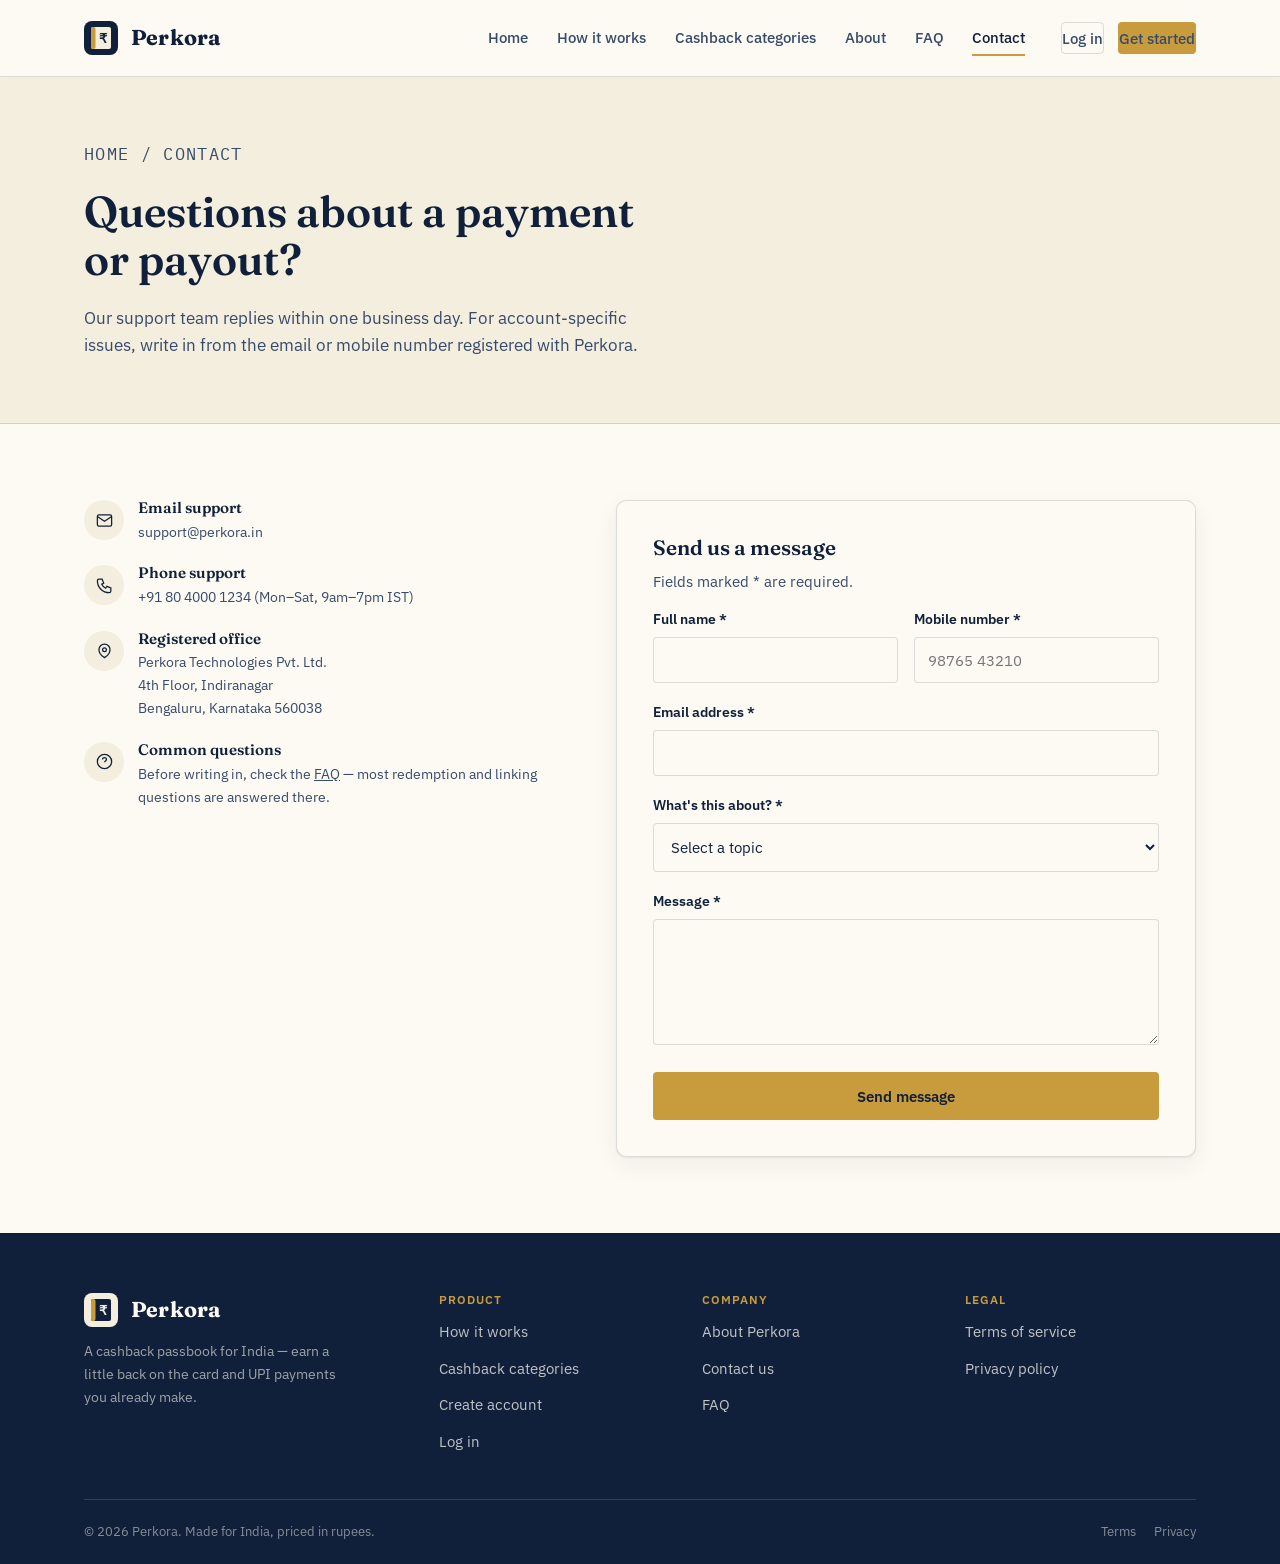
==== contact.html @ 38436645 "Add files via upload" ====
<!DOCTYPE html>
<html lang="en-IN">
<head>
<meta charset="UTF-8">
<meta name="viewport" content="width=device-width, initial-scale=1.0">
<title>Contact us — Perkora</title>
<meta name="description" content="Get in touch with the Perkora support team for questions about cashback, redemptions, or your account.">
<meta name="theme-color" content="#10203A">
<meta name="robots" content="index, follow">
<link rel="canonical" href="https://www.perkora.in/contact.html">
<link rel="icon" type="image/svg+xml" href="favicon.svg">
<link rel="stylesheet" href="styles.css">
</head>
<body>
<a class="skip-link" href="#main">Skip to content</a>

<header class="site-header">
  <div class="wrap">
    <a href="index.html" class="brand">
      <span class="brand-mark" aria-hidden="true"><svg viewBox="0 0 34 34" xmlns="http://www.w3.org/2000/svg"><rect width="34" height="34" rx="8" fill="#10203A"/><rect x="7" y="6" width="20" height="22" rx="2" fill="#F3EEDD"/><rect x="7" y="6" width="4.5" height="22" rx="2" fill="#C89B3C"/><text x="19" y="22" font-family="Georgia,serif" font-size="13" fill="#10203A" text-anchor="middle">₹</text></svg></span>
      Perkora
    </a>
    <nav class="main-nav" id="main-nav" aria-label="Primary">
      <ul>
        <li><a href="index.html">Home</a></li>
        <li><a href="how-it-works.html">How it works</a></li>
        <li><a href="offers.html">Cashback categories</a></li>
        <li><a href="about.html">About</a></li>
        <li><a href="faq.html">FAQ</a></li>
        <li><a href="contact.html" aria-current="page">Contact</a></li>
      </ul>
      <div class="header-actions">
        <a href="login.html" class="btn btn-outline btn-sm">Log in</a>
        <a href="signup.html" class="btn btn-gold btn-sm">Get started</a>
      </div>
    </nav>
    <button class="nav-toggle" aria-label="Toggle menu" aria-expanded="false" aria-controls="main-nav">
      <span></span><span></span><span></span>
    </button>
  </div>
</header>

<main id="main">

  <section class="page-hero">
    <div class="wrap">
      <p class="breadcrumbs"><a href="index.html">Home</a> / Contact</p>
      <h1>Questions about a payment or payout?</h1>
      <p>Our support team replies within one business day. For account-specific issues, write in from the email or mobile number registered with Perkora.</p>
    </div>
  </section>

  <section>
    <div class="wrap contact-grid">
      <div>
        <ul class="contact-info">
          <li>
            <span class="ico" aria-hidden="true"><svg viewBox="0 0 24 24" fill="none" xmlns="http://www.w3.org/2000/svg"><rect x="3" y="5" width="18" height="14" rx="2" stroke="currentColor" stroke-width="1.6"/><path d="M3 7l9 6 9-6" stroke="currentColor" stroke-width="1.6"/></svg></span>
            <div>
              <h3>Email support</h3>
              <p>support@perkora.in</p>
            </div>
          </li>
          <li>
            <span class="ico" aria-hidden="true"><svg viewBox="0 0 24 24" fill="none" xmlns="http://www.w3.org/2000/svg"><path d="M5 4h4l2 5-2.5 1.5a11 11 0 005 5L15 13l5 2v4a2 2 0 01-2 2C9.6 21 3 14.4 3 6a2 2 0 012-2z" stroke="currentColor" stroke-width="1.6"/></svg></span>
            <div>
              <h3>Phone support</h3>
              <p>+91 80 4000 1234 (Mon–Sat, 9am–7pm IST)</p>
            </div>
          </li>
          <li>
            <span class="ico" aria-hidden="true"><svg viewBox="0 0 24 24" fill="none" xmlns="http://www.w3.org/2000/svg"><path d="M12 21s-7-4.4-7-10a7 7 0 0114 0c0 5.6-7 10-7 10z" stroke="currentColor" stroke-width="1.6"/><circle cx="12" cy="11" r="2.4" stroke="currentColor" stroke-width="1.6"/></svg></span>
            <div>
              <h3>Registered office</h3>
              <p>Perkora Technologies Pvt. Ltd.<br>4th Floor, Indiranagar<br>Bengaluru, Karnataka 560038</p>
            </div>
          </li>
          <li>
            <span class="ico" aria-hidden="true"><svg viewBox="0 0 24 24" fill="none" xmlns="http://www.w3.org/2000/svg"><circle cx="12" cy="12" r="9" stroke="currentColor" stroke-width="1.6"/><path d="M9.5 9.5a2.5 2.5 0 115 0c0 1.5-2.5 2-2.5 3.5M12 17h.01" stroke="currentColor" stroke-width="1.6"/></svg></span>
            <div>
              <h3>Common questions</h3>
              <p>Before writing in, check the <a href="faq.html">FAQ</a> — most redemption and linking questions are answered there.</p>
            </div>
          </li>
        </ul>
      </div>

      <div class="form-card">
        <h2 style="font-size:1.3rem;">Send us a message</h2>
        <p style="color:var(--ink-soft); font-size:.92rem;">Fields marked * are required.</p>
        <form data-demo-form data-demo-message="Thanks — this demo form doesn't send anywhere yet, but a real backend can be wired up to this exact layout.">
          <div class="field-row">
            <div class="field">
              <label for="name">Full name *</label>
              <input type="text" id="name" name="name" required autocomplete="name">
            </div>
            <div class="field">
              <label for="mobile">Mobile number *</label>
              <input type="tel" id="mobile" name="mobile" pattern="[6-9]{1}[0-9]{9}" placeholder="98765 43210" required autocomplete="tel">
            </div>
          </div>
          <div class="field">
            <label for="email">Email address *</label>
            <input type="email" id="email" name="email" required autocomplete="email">
          </div>
          <div class="field">
            <label for="topic">What's this about? *</label>
            <select id="topic" name="topic" required>
              <option value="">Select a topic</option>
              <option>Linking a card or UPI ID</option>
              <option>Missing cashback entry</option>
              <option>Redemption / payout</option>
              <option>Account access</option>
              <option>Something else</option>
            </select>
          </div>
          <div class="field">
            <label for="message">Message *</label>
            <textarea id="message" name="message" rows="5" required></textarea>
          </div>
          <button type="submit" class="btn btn-gold btn-block">Send message</button>
          <p class="form-note" role="status"></p>
        </form>
      </div>
    </div>
  </section>

</main>

<footer class="site-footer">
  <div class="wrap">
    <div class="footer-top">
      <div class="footer-brand">
        <a href="index.html" class="brand">
          <span class="brand-mark" aria-hidden="true"><svg viewBox="0 0 34 34" xmlns="http://www.w3.org/2000/svg"><rect width="34" height="34" rx="8" fill="#F3EEDD"/><rect x="7" y="6" width="20" height="22" rx="2" fill="#10203A"/><rect x="7" y="6" width="4.5" height="22" rx="2" fill="#C89B3C"/><text x="19" y="22" font-family="Georgia,serif" font-size="13" fill="#F3EEDD" text-anchor="middle">₹</text></svg></span>
          Perkora
        </a>
        <p>A cashback passbook for India — earn a little back on the card and UPI payments you already make.</p>
      </div>
      <div class="footer-col">
        <h4>Product</h4>
        <ul>
          <li><a href="how-it-works.html">How it works</a></li>
          <li><a href="offers.html">Cashback categories</a></li>
          <li><a href="signup.html">Create account</a></li>
          <li><a href="login.html">Log in</a></li>
        </ul>
      </div>
      <div class="footer-col">
        <h4>Company</h4>
        <ul>
          <li><a href="about.html">About Perkora</a></li>
          <li><a href="contact.html">Contact us</a></li>
          <li><a href="faq.html">FAQ</a></li>
        </ul>
      </div>
      <div class="footer-col">
        <h4>Legal</h4>
        <ul>
          <li><a href="terms.html">Terms of service</a></li>
          <li><a href="privacy.html">Privacy policy</a></li>
        </ul>
      </div>
    </div>
    <div class="footer-bottom">
      <span>© 2026 Perkora. Made for India, priced in rupees.</span>
      <div class="legal-links">
        <a href="terms.html">Terms</a>
        <a href="privacy.html">Privacy</a>
      </div>
    </div>
  </div>
</footer>

<script src="script.js"></script>
</body>
</html>
---- styles.css ----
@import url('https://fonts.googleapis.com/css2?family=Fraunces:opsz,wght@9..144,300;9..144,500;9..144,600;9..144,700&family=IBM+Plex+Sans:wght@400;500;600;700&family=IBM+Plex+Mono:wght@400;500;600&display=swap');

/* ---------- Design tokens ---------- */
:root{
  --ink:        #10203A;
  --ink-soft:   #364A6B;
  --paper:      #F3EEDD;
  --paper-white:#FCFAF3;
  --gold:       #C89B3C;
  --gold-deep:  #8F6A21;
  --stamp:      #A63D40;
  --line:       #D8CFB0;
  --line-dark:  rgba(16,32,58,.14);
  --ok:         #3F7D58;

  --font-display: "Fraunces", Georgia, serif;
  --font-body: "IBM Plex Sans", -apple-system, Segoe UI, sans-serif;
  --font-mono: "IBM Plex Mono", "Courier New", monospace;

  --radius: 4px;
  --radius-lg: 10px;
  --shadow-card: 0 1px 2px rgba(16,32,58,.06), 0 8px 24px rgba(16,32,58,.06);
  --max-width: 1160px;
}

*,*::before,*::after{ box-sizing: border-box; }
html{ scroll-behavior: smooth; }
body{
  margin:0;
  font-family: var(--font-body);
  color: var(--ink);
  background: var(--paper-white);
  line-height: 1.6;
  -webkit-font-smoothing: antialiased;
}
img{ max-width:100%; display:block; }
a{ color: inherit; }
h1,h2,h3,h4{ font-family: var(--font-display); font-weight: 600; line-height: 1.1; margin: 0 0 .5em; }
p{ margin: 0 0 1em; }
ul{ margin:0; padding:0; }
li{ list-style:none; }

.wrap{ max-width: var(--max-width); margin:0 auto; padding: 0 24px; }
.eyebrow{
  font-family: var(--font-mono);
  font-size: .78rem;
  letter-spacing: .12em;
  text-transform: uppercase;
  color: var(--gold-deep);
  display:flex; align-items:center; gap:.6em;
  margin-bottom: 1em;
}
.eyebrow::before{
  content:"";
  width: 18px; height: 1px;
  background: var(--gold-deep);
  display:inline-block;
}

/* focus visibility */
a:focus-visible, button:focus-visible, input:focus-visible, textarea:focus-visible, summary:focus-visible{
  outline: 2px solid var(--stamp);
  outline-offset: 3px;
}

@media (prefers-reduced-motion: reduce){
  *{ animation-duration: .001ms !important; animation-iteration-count: 1 !important; transition-duration: .001ms !important; scroll-behavior: auto !important; }
}

/* ---------- Buttons ---------- */
.btn{
  display:inline-flex; align-items:center; justify-content:center; gap:.5em;
  font-family: var(--font-body); font-weight:600; font-size: .95rem;
  padding: .85em 1.6em;
  border-radius: var(--radius);
  border: 1px solid transparent;
  cursor:pointer; text-decoration:none;
  transition: transform .15s ease, box-shadow .15s ease, background-color .15s ease;
}
.btn:active{ transform: translateY(1px); }
.btn-gold{ background: var(--gold); color: var(--ink); }
.btn-gold:hover{ background: var(--gold-deep); box-shadow: 0 6px 18px rgba(200,155,60,.35); }
.btn-ink{ background: var(--ink); color: var(--paper-white); }
.btn-ink:hover{ background:#0A1626; box-shadow: 0 6px 18px rgba(16,32,58,.3); }
.btn-outline{ background: transparent; color: var(--ink); border-color: var(--line-dark); }
.btn-outline:hover{ border-color: var(--ink); }
.btn-outline.on-dark{ color: var(--paper-white); border-color: rgba(252,250,243,.35); }
.btn-outline.on-dark:hover{ border-color: var(--paper-white); }
.btn-block{ width:100%; }
.btn-sm{ padding: .6em 1.1em; font-size: .85rem; }

/* ---------- Header ---------- */
.site-header{
  position: sticky; top:0; z-index: 50;
  background: rgba(252,250,243,.92);
  backdrop-filter: saturate(140%) blur(8px);
  border-bottom: 1px solid var(--line-dark);
}
.site-header .wrap{
  display:flex; align-items:center; justify-content:space-between;
  height: 76px;
}
.brand{
  display:flex; align-items:center; gap:.6em;
  text-decoration:none; color: var(--ink);
  font-family: var(--font-display); font-weight:700; font-size: 1.35rem;
  letter-spacing:.01em;
}
.brand-mark{ width: 34px; height:34px; flex:none; }
.brand-mark svg{ width:100%; height:100%; display:block; }

.main-nav{ display:flex; align-items:center; gap: 2.2em; }
.main-nav ul{ display:flex; gap: 1.8em; }
.main-nav a{
  text-decoration:none; font-weight:500; font-size:.95rem; color: var(--ink-soft);
  position:relative; padding: .2em 0;
}
.main-nav a:hover{ color: var(--ink); }
.main-nav a[aria-current="page"]{ color: var(--ink); }
.main-nav a[aria-current="page"]::after{
  content:""; position:absolute; left:0; right:0; bottom:-6px; height:2px; background: var(--gold);
}
.header-actions{ display:flex; align-items:center; gap: .9em; }

.nav-toggle{
  display:none; background:none; border:none; cursor:pointer; padding:.4em;
  flex-direction:column; gap:5px;
}
.nav-toggle span{ width:24px; height:2px; background: var(--ink); display:block; }

@media (max-width: 880px){
  .main-nav{
    position:fixed; inset: 76px 0 0 0; background: var(--paper-white);
    flex-direction:column; align-items:flex-start; padding: 2em 24px;
    transform: translateY(-8px); opacity:0; visibility:hidden;
    transition: opacity .2s ease, transform .2s ease, visibility .2s;
    overflow-y:auto;
  }
  .main-nav.open{ opacity:1; visibility:visible; transform:translateY(0); }
  .main-nav ul{ flex-direction:column; gap: 1.4em; width:100%; }
  .main-nav ul a{ font-size:1.1rem; }
  .header-actions{ flex-direction:column; align-items:stretch; margin-top: 2em; width:100%; gap:.8em; }
  .nav-toggle{ display:flex; }
}

/* ---------- Hero ---------- */
.hero{ padding: 88px 0 64px; overflow:hidden; }
.hero .wrap{ display:grid; grid-template-columns: 1.05fr 1fr; gap: 56px; align-items:center; }
.hero h1{ font-size: clamp(2.2rem, 4vw, 3.35rem); color: var(--ink); }
.hero h1 em{ font-style: italic; color: var(--gold-deep); }
.hero-lede{ font-size: 1.1rem; color: var(--ink-soft); max-width: 46ch; }
.hero-ctas{ display:flex; gap: 1em; margin-top: 1.6em; flex-wrap:wrap; }
.hero-fine{ margin-top:1.4em; font-family: var(--font-mono); font-size:.78rem; color: var(--ink-soft); }

@media (max-width: 880px){
  .hero .wrap{ grid-template-columns: 1fr; }
  .hero{ padding-top: 40px; }
}

/* ---------- Passbook (signature element) ---------- */
.passbook{
  background: var(--ink);
  color: var(--paper-white);
  border-radius: var(--radius-lg);
  padding: 28px 26px 22px;
  box-shadow: 0 24px 60px rgba(16,32,58,.35);
  position:relative;
  transform: rotate(1.2deg);
}
.passbook::before{
  content:"";
  position:absolute; inset: 10px;
  border: 1px dashed rgba(252,250,243,.18);
  border-radius: 6px;
  pointer-events:none;
}
.passbook-head{
  display:flex; justify-content:space-between; align-items:flex-start;
  border-bottom: 1px solid rgba(252,250,243,.2);
  padding-bottom: 14px; margin-bottom: 10px;
}
.passbook-head .label{ font-family: var(--font-mono); font-size:.72rem; letter-spacing:.1em; text-transform:uppercase; color: var(--gold); }
.passbook-head .name{ font-family: var(--font-display); font-size:1.15rem; margin-top:.25em; }
.passbook-stamp{
  width:58px; height:58px; border-radius:50%;
  border:2px solid var(--stamp);
  color: var(--stamp);
  display:flex; align-items:center; justify-content:center;
  text-align:center; font-family: var(--font-mono); font-size:.58rem; letter-spacing:.05em; text-transform:uppercase;
  transform: rotate(-14deg);
  flex:none;
}
.ledger{ width:100%; border-collapse:collapse; font-family: var(--font-mono); font-size:.82rem; }
.ledger th{
  text-align:left; font-weight:500; color: rgba(252,250,243,.55);
  font-size:.68rem; letter-spacing:.08em; text-transform:uppercase;
  padding: 6px 6px; border-bottom: 1px solid rgba(252,250,243,.18);
}
.ledger td{ padding: 9px 6px; border-bottom: 1px dashed rgba(252,250,243,.14); vertical-align: top; }
.ledger td.credit{ color:#8FD1A6; text-align:right; white-space:nowrap; }
.ledger td.bal{ text-align:right; color: rgba(252,250,243,.7); white-space:nowrap; }
.ledger tr:last-child td{ border-bottom:none; }
.passbook-foot{
  display:flex; justify-content:space-between; align-items:baseline;
  margin-top: 14px; padding-top: 12px; border-top: 1px solid rgba(252,250,243,.2);
}
.passbook-foot .k{ font-family: var(--font-mono); font-size:.7rem; text-transform:uppercase; letter-spacing:.08em; color: rgba(252,250,243,.55); }
.passbook-foot .v{ font-family: var(--font-mono); font-size: 1.3rem; color: var(--gold); }

/* ---------- Sections generic ---------- */
section{ padding: 76px 0; }
.section-head{ max-width: 640px; margin-bottom: 44px; }
.section-head.center{ margin-left:auto; margin-right:auto; text-align:center; }
.section-head h2{ font-size: clamp(1.7rem, 3vw, 2.3rem); }
.section-head p{ color: var(--ink-soft); font-size: 1.05rem; }
.band-paper{ background: var(--paper); }
.band-ink{ background: var(--ink); color: var(--paper-white); }
.band-ink .section-head p{ color: rgba(252,250,243,.72); }
.band-ink .eyebrow{ color: var(--gold); }
.band-ink .eyebrow::before{ background: var(--gold); }

/* ---------- Steps (ledger entries) ---------- */
.steps{ display:grid; grid-template-columns: repeat(4,1fr); gap: 0; border-top:1px solid var(--line-dark); }
.step{
  padding: 26px 22px 22px 0;
  border-right: 1px solid var(--line-dark);
}
.step:last-child{ border-right:none; }
.step .num{
  font-family: var(--font-mono); color: var(--gold-deep); font-size:.85rem;
  display:block; margin-bottom: .8em;
}
.step h3{ font-size: 1.1rem; margin-bottom:.4em; }
.step p{ color: var(--ink-soft); font-size: .95rem; margin:0; }
@media (max-width: 880px){
  .steps{ grid-template-columns: 1fr; border-top:none; }
  .step{ border-right:none; border-top:1px solid var(--line-dark); padding: 22px 0; }
}

/* ---------- Coupon / offer cards ---------- */
.offer-grid{ display:grid; grid-template-columns: repeat(4, 1fr); gap: 20px; }
@media (max-width: 980px){ .offer-grid{ grid-template-columns: repeat(2,1fr); } }
@media (max-width: 560px){ .offer-grid{ grid-template-columns: 1fr; } }

.coupon{
  background: var(--paper-white);
  border: 1px solid var(--line-dark);
  border-radius: var(--radius);
  padding: 22px 20px;
  position:relative;
  box-shadow: var(--shadow-card);
}
.coupon::before,.coupon::after{
  content:""; position:absolute; width:16px; height:16px; background: var(--paper);
  border-radius:50%; top:50%; transform:translateY(-50%);
}
.coupon::before{ left:-9px; box-shadow: inset 0 0 0 1px var(--line-dark); }
.coupon::after{ right:-9px; box-shadow: inset 0 0 0 1px var(--line-dark); }
.band-paper .coupon::before,.band-paper .coupon::after{ background: var(--paper-white); }
.coupon .pct{ font-family: var(--font-mono); font-size: 1.5rem; color: var(--gold-deep); }
.coupon h3{ font-size: 1.02rem; margin: .3em 0 .3em; }
.coupon p{ font-size:.88rem; color: var(--ink-soft); margin:0; }
.coupon .tear{
  border-top: 1px dashed var(--line-dark); margin: 14px 0 0; padding-top: 10px;
  font-family: var(--font-mono); font-size:.72rem; letter-spacing:.06em; text-transform:uppercase; color: var(--ink-soft);
}

/* ---------- Feature list w/ icon ---------- */
.feature-grid{ display:grid; grid-template-columns: repeat(3,1fr); gap: 28px; }
@media (max-width: 880px){ .feature-grid{ grid-template-columns: 1fr; } }
.feature{ display:flex; gap: 16px; }
.feature .ico{
  width:44px; height:44px; flex:none; border-radius:50%;
  background: var(--paper); display:flex; align-items:center; justify-content:center;
  color: var(--ink);
}
.feature .ico svg{ width:22px; height:22px; }
.feature h3{ font-size: 1.05rem; margin-bottom:.3em; }
.feature p{ font-size:.92rem; color: var(--ink-soft); margin:0; }

/* ---------- Stats strip ---------- */
.stats{ display:grid; grid-template-columns: repeat(4,1fr); border: 1px solid var(--line-dark); border-radius: var(--radius-lg); overflow:hidden; }
.stat{ padding: 26px 20px; border-right: 1px solid var(--line-dark); background: var(--paper-white); }
.stat:last-child{ border-right:none; }
.stat .v{ font-family: var(--font-mono); font-size: 1.6rem; color: var(--gold-deep); display:block; margin-bottom:.2em; }
.stat .l{ font-size:.85rem; color: var(--ink-soft); }
@media (max-width: 700px){ .stats{ grid-template-columns: 1fr 1fr; } .stat{ border-bottom: 1px solid var(--line-dark); } }

/* ---------- Testimonials ---------- */
.quote-grid{ display:grid; grid-template-columns: repeat(3,1fr); gap: 22px; }
@media (max-width: 880px){ .quote-grid{ grid-template-columns: 1fr; } }
.quote{ background: var(--paper-white); border:1px solid var(--line-dark); border-radius: var(--radius); padding: 24px; }
.quote p.text{ font-family: var(--font-display); font-size: 1.05rem; font-style:italic; color: var(--ink); }
.quote .who{ font-family: var(--font-mono); font-size:.78rem; color: var(--ink-soft); text-transform:uppercase; letter-spacing:.05em; }

/* ---------- CTA band ---------- */
.cta-band{ background: var(--ink); color: var(--paper-white); text-align:center; }
.cta-band h2{ font-size: clamp(1.7rem,3vw,2.4rem); }
.cta-band p{ color: rgba(252,250,243,.72); max-width: 50ch; margin: 0 auto 1.6em; }
.cta-actions{ display:flex; gap:1em; justify-content:center; flex-wrap:wrap; }

/* ---------- Footer ---------- */
.site-footer{ background: var(--ink); color: rgba(252,250,243,.8); padding-top: 60px; }
.footer-top{ display:grid; grid-template-columns: 1.4fr repeat(3,1fr); gap: 32px; padding-bottom: 44px; border-bottom: 1px solid rgba(252,250,243,.14); }
.footer-brand .brand{ color: var(--paper-white); }
.footer-brand p{ color: rgba(252,250,243,.6); font-size:.9rem; max-width: 32ch; margin-top: .8em; }
.footer-col h4{ font-family: var(--font-body); font-size:.78rem; text-transform:uppercase; letter-spacing:.08em; color: var(--gold); margin-bottom: 1em; }
.footer-col ul{ display:flex; flex-direction:column; gap:.7em; }
.footer-col a{ text-decoration:none; color: rgba(252,250,243,.75); font-size:.92rem; }
.footer-col a:hover{ color: var(--paper-white); }
.footer-bottom{ display:flex; justify-content:space-between; align-items:center; padding: 22px 0; font-size:.8rem; color: rgba(252,250,243,.5); flex-wrap:wrap; gap: .8em; }
.footer-bottom .legal-links{ display:flex; gap: 1.4em; }
.footer-bottom a{ text-decoration:none; color: rgba(252,250,243,.5); }
.footer-bottom a:hover{ color: var(--paper-white); }
@media (max-width: 880px){ .footer-top{ grid-template-columns: 1fr 1fr; } }
@media (max-width: 560px){ .footer-top{ grid-template-columns: 1fr; } }

/* ---------- Inner page hero (simple) ---------- */
.page-hero{ padding: 64px 0 48px; border-bottom: 1px solid var(--line-dark); background: var(--paper); }
.page-hero h1{ font-size: clamp(2rem,3.4vw,2.7rem); max-width: 20ch; }
.page-hero p{ color: var(--ink-soft); font-size: 1.05rem; max-width: 56ch; }
.breadcrumbs{ font-family: var(--font-mono); font-size:.75rem; text-transform:uppercase; letter-spacing:.08em; color: var(--ink-soft); margin-bottom: 1.2em; }
.breadcrumbs a{ text-decoration:none; color: var(--ink-soft); }
.breadcrumbs a:hover{ color: var(--ink); }

/* ---------- Prose / legal pages ---------- */
.prose{ max-width: 780px; }
.prose h2{ font-size: 1.4rem; margin-top: 2em; }
.prose h3{ font-size: 1.1rem; margin-top: 1.4em; font-family: var(--font-body); font-weight:600; }
.prose p, .prose li{ color: var(--ink-soft); font-size: .98rem; }
.prose ul{ margin: 0 0 1.2em; padding-left: 1.4em; }
.prose li{ list-style: disc; margin-bottom: .5em; }
.prose .updated{ font-family: var(--font-mono); font-size:.8rem; color: var(--ink-soft); }
.toc{ background: var(--paper); border-radius: var(--radius); padding: 20px 22px; margin: 1.6em 0 2.4em; }
.toc h2{ margin-top:0; font-size: 1rem; font-family: var(--font-body); text-transform:uppercase; letter-spacing:.06em; }
.toc ul{ display:flex; flex-direction:column; gap:.5em; }
.toc a{ text-decoration:none; font-size:.92rem; color: var(--ink-soft); }
.toc a:hover{ color: var(--ink); }

/* ---------- FAQ accordion ---------- */
.faq-list{ max-width: 780px; border-top: 1px solid var(--line-dark); }
.faq-item{ border-bottom: 1px solid var(--line-dark); }
.faq-item summary{
  cursor:pointer; list-style:none; padding: 20px 0; font-weight:600; font-size:1.02rem;
  display:flex; justify-content:space-between; align-items:center; gap:1em;
}
.faq-item summary::-webkit-details-marker{ display:none; }
.faq-item summary .plus{ font-family: var(--font-mono); color: var(--gold-deep); flex:none; transition: transform .2s ease; }
.faq-item[open] summary .plus{ transform: rotate(45deg); }
.faq-item p{ color: var(--ink-soft); padding-bottom: 20px; max-width: 68ch; }

/* ---------- Forms ---------- */
.form-card{
  background: var(--paper-white); border:1px solid var(--line-dark); border-radius: var(--radius-lg);
  padding: 36px; box-shadow: var(--shadow-card);
}
.field{ margin-bottom: 1.2em; }
.field label{ display:block; font-size:.85rem; font-weight:600; margin-bottom:.45em; }
.field .hint{ font-size:.78rem; color: var(--ink-soft); margin-top:.35em; }
.field input, .field select, .field textarea{
  width:100%; font-family: var(--font-body); font-size:.95rem; color: var(--ink);
  padding: .8em .9em; border: 1px solid var(--line-dark); border-radius: var(--radius);
  background: var(--paper-white);
}
.field input:focus, .field select:focus, .field textarea:focus{ border-color: var(--gold-deep); outline:none; box-shadow: 0 0 0 3px rgba(200,155,60,.18); }
.field-row{ display:grid; grid-template-columns: 1fr 1fr; gap: 1em; }
@media (max-width:560px){ .field-row{ grid-template-columns:1fr; } }
.check-row{ display:flex; align-items:flex-start; gap:.6em; font-size:.85rem; color: var(--ink-soft); }
.check-row input{ margin-top:.3em; width:auto; }
.form-note{
  margin-top: 1.2em; padding: .9em 1em; border-radius: var(--radius);
  background: var(--paper); font-size:.85rem; color: var(--ink-soft); display:none;
}
.form-note.show{ display:block; }
.auth-split{ display:grid; grid-template-columns: 1fr 1fr; gap: 48px; align-items:center; }
@media (max-width: 880px){ .auth-split{ grid-template-columns: 1fr; } }
.auth-aside{ background: var(--ink); color: var(--paper-white); border-radius: var(--radius-lg); padding: 40px; }
.auth-aside h2{ font-size: 1.5rem; }
.auth-aside ul{ margin-top: 1.4em; display:flex; flex-direction:column; gap: .9em; }
.auth-aside li{ display:flex; gap:.7em; font-size:.92rem; color: rgba(252,250,243,.85); }
.auth-aside li svg{ flex:none; width:18px; height:18px; color: var(--gold); margin-top:.15em; }
.auth-switch{ text-align:center; margin-top: 1.4em; font-size:.92rem; color: var(--ink-soft); }
.auth-switch a{ color: var(--gold-deep); font-weight:600; text-decoration:none; }

/* ---------- Team / about ---------- */
.team-grid{ display:grid; grid-template-columns: repeat(4,1fr); gap: 22px; }
@media (max-width: 880px){ .team-grid{ grid-template-columns: repeat(2,1fr); } }
.team-card{ text-align:left; }
.avatar{
  width:100%; aspect-ratio: 1; border-radius: var(--radius); background: var(--paper);
  display:flex; align-items:center; justify-content:center;
  font-family: var(--font-display); font-size: 1.8rem; color: var(--gold-deep); margin-bottom: .8em;
}
.team-card h3{ font-size:1rem; margin-bottom:.1em; }
.team-card .role{ font-family: var(--font-mono); font-size:.75rem; color: var(--ink-soft); text-transform:uppercase; letter-spacing:.05em; }

/* ---------- Contact ---------- */
.contact-grid{ display:grid; grid-template-columns: 1fr 1.2fr; gap: 48px; }
@media (max-width: 880px){ .contact-grid{ grid-template-columns: 1fr; } }
.contact-info li{ display:flex; gap: 14px; margin-bottom: 1.4em; }
.contact-info .ico{ width:40px; height:40px; flex:none; border-radius:50%; background: var(--paper); display:flex; align-items:center; justify-content:center; }
.contact-info .ico svg{ width:19px; height:19px; }
.contact-info h3{ font-size:.95rem; margin-bottom:.2em; }
.contact-info p{ font-size:.9rem; color: var(--ink-soft); margin:0; }

/* ---------- misc ---------- */
.skip-link{
  position:absolute; left:-999px; top:auto;
  background: var(--ink); color:var(--paper-white); padding: .8em 1.2em; z-index:100;
  border-radius: var(--radius);
}
.skip-link:focus{ left: 16px; top: 16px; }
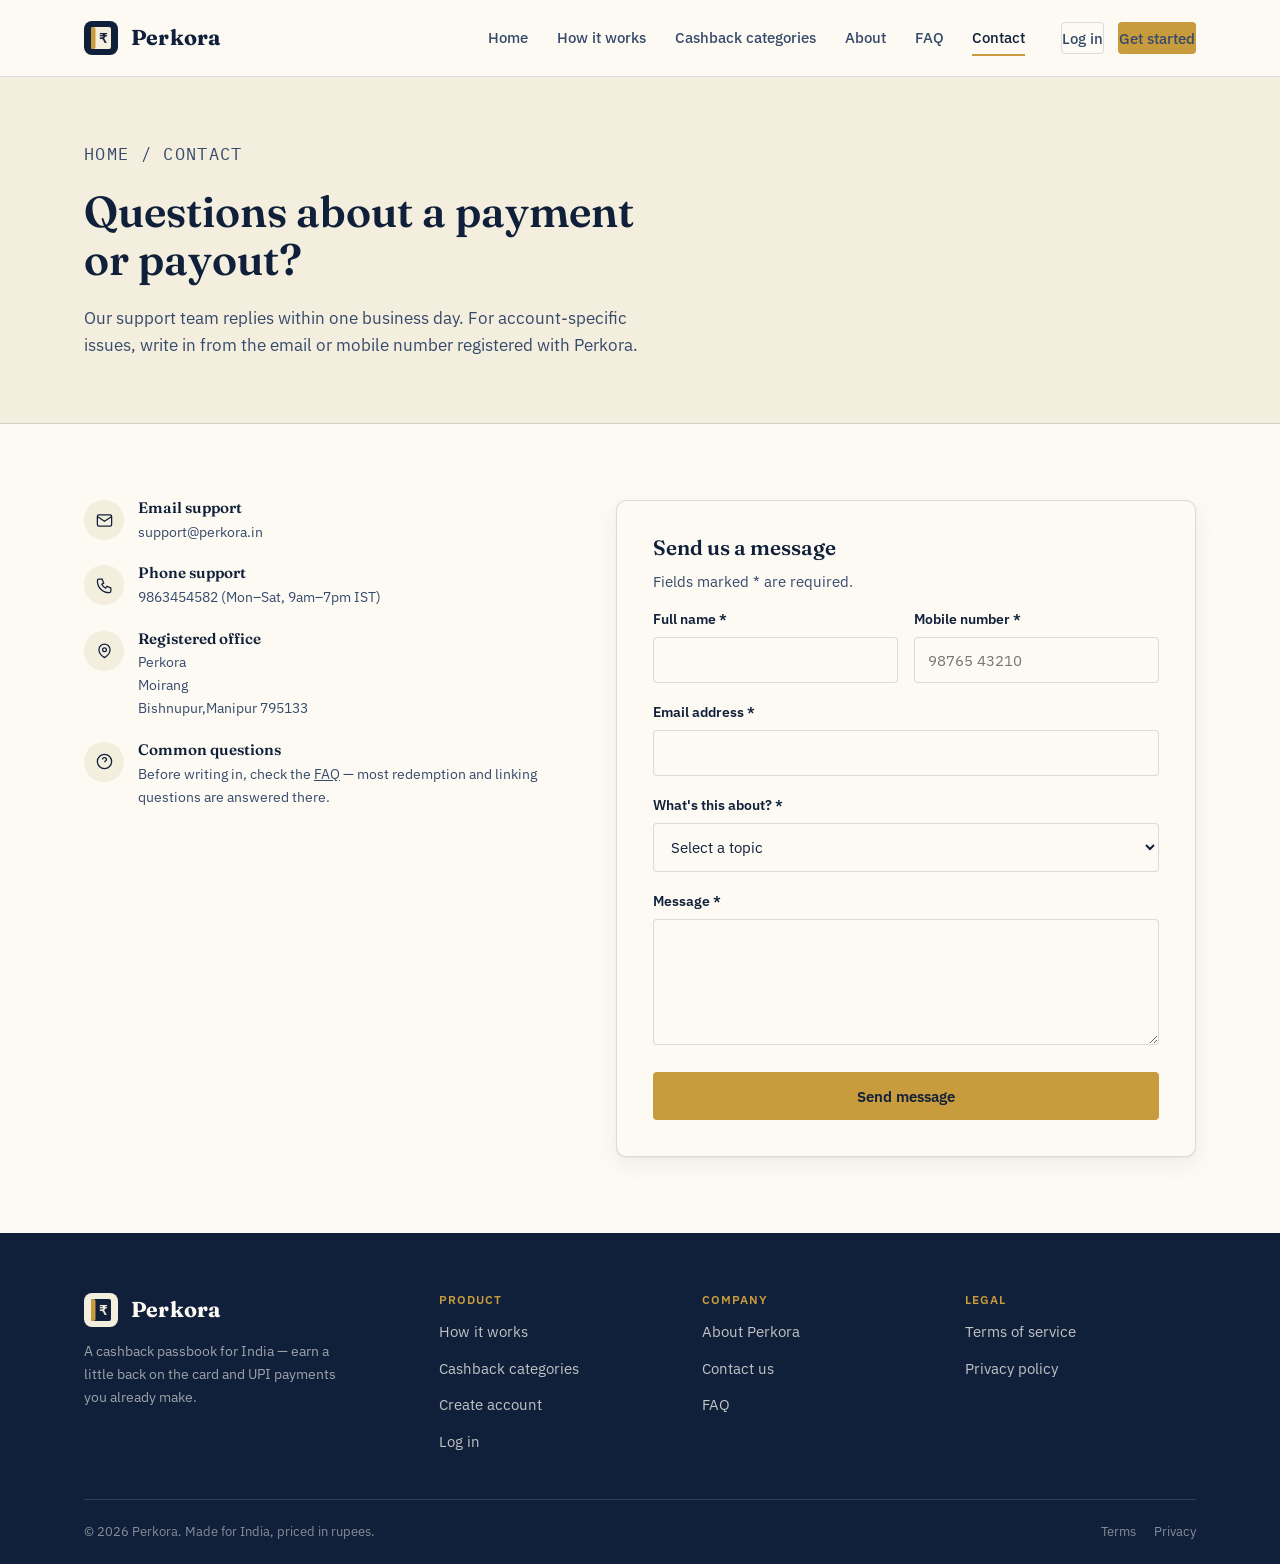
==== commit 4d3744ef: "Update contact.html" ====
--- a/contact.html
+++ b/contact.html
@@ -65,14 +65,14 @@
             <span class="ico" aria-hidden="true"><svg viewBox="0 0 24 24" fill="none" xmlns="http://www.w3.org/2000/svg"><path d="M5 4h4l2 5-2.5 1.5a11 11 0 005 5L15 13l5 2v4a2 2 0 01-2 2C9.6 21 3 14.4 3 6a2 2 0 012-2z" stroke="currentColor" stroke-width="1.6"/></svg></span>
             <div>
               <h3>Phone support</h3>
-              <p>+91 80 4000 1234 (Mon–Sat, 9am–7pm IST)</p>
+              <p>9863454582  (Mon–Sat, 9am–7pm IST)</p>
             </div>
           </li>
           <li>
             <span class="ico" aria-hidden="true"><svg viewBox="0 0 24 24" fill="none" xmlns="http://www.w3.org/2000/svg"><path d="M12 21s-7-4.4-7-10a7 7 0 0114 0c0 5.6-7 10-7 10z" stroke="currentColor" stroke-width="1.6"/><circle cx="12" cy="11" r="2.4" stroke="currentColor" stroke-width="1.6"/></svg></span>
             <div>
               <h3>Registered office</h3>
-              <p>Perkora Technologies Pvt. Ltd.<br>4th Floor, Indiranagar<br>Bengaluru, Karnataka 560038</p>
+              <p>Perkora <br>Moirang<br>Bishnupur,Manipur 795133</p>
             </div>
           </li>
           <li>
